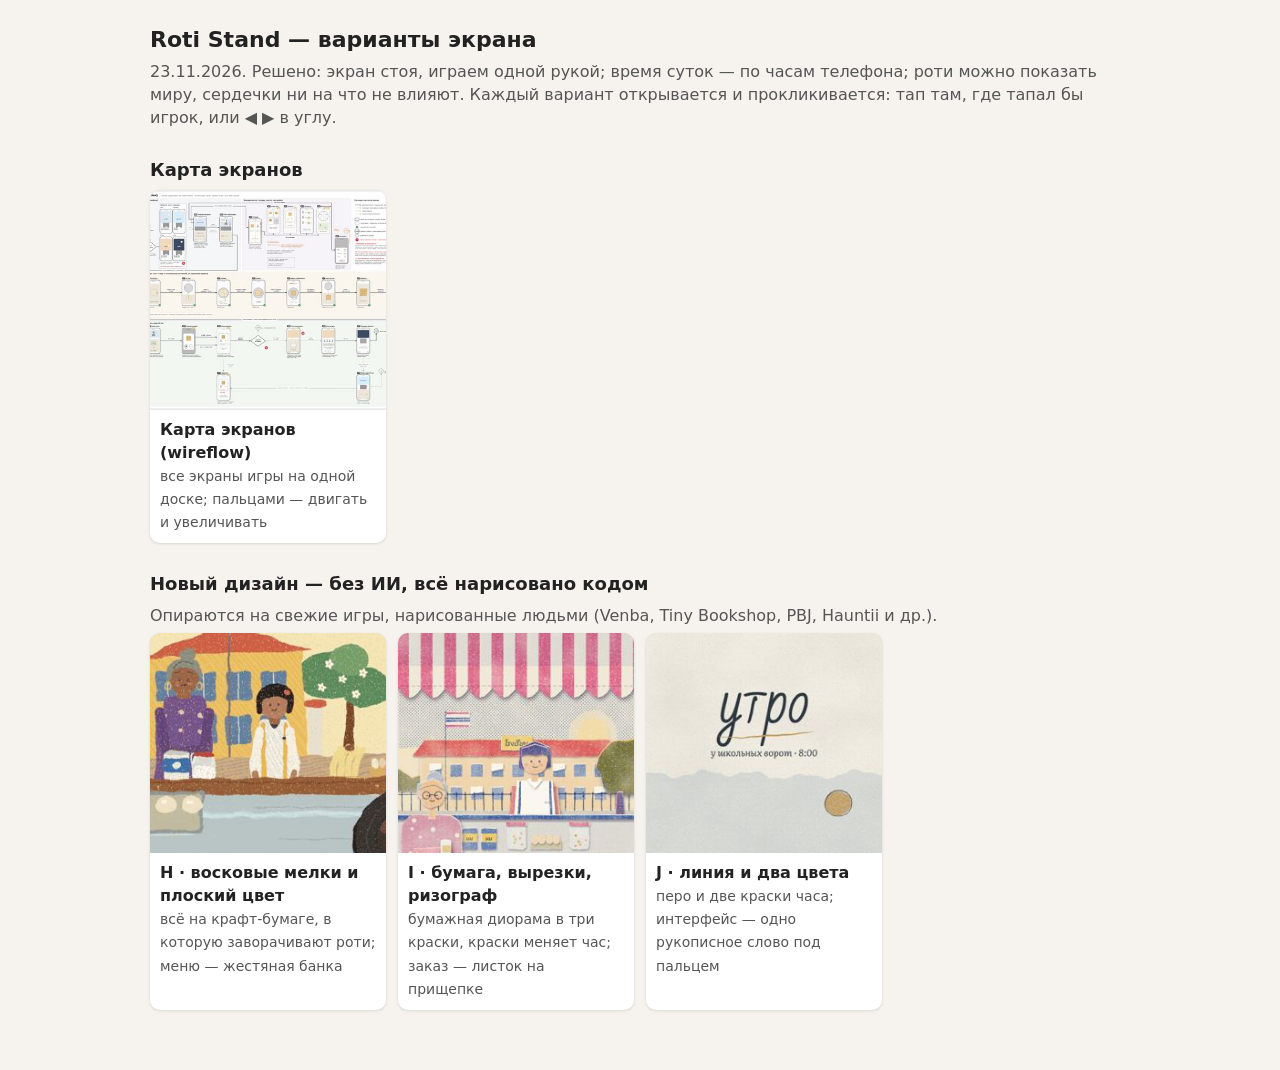
==== mockups/ui/index.html @ 8546dcdf "mockups/ui: three new whole-screen designs drawn in code, no AI imagery (H wax crayon, I paper risog" ====
<!DOCTYPE html>
<html lang="ru">
<head>
<meta charset="utf-8">
<meta name="viewport" content="width=device-width, initial-scale=1, viewport-fit=cover">
<title>Roti Stand — варианты экрана</title>
<style>
  body { margin: 0; font: 16px/1.45 -apple-system, system-ui, sans-serif; background: #f6f3ee; color: #222; }
  main { max-width: 980px; margin: 0 auto; padding: 18px 14px 60px; }
  h1 { font-size: 22px; margin: 6px 0 4px; }
  h2 { font-size: 18px; margin: 28px 0 6px; }
  p.lead { margin: 0 0 6px; color: #555; }
  .grid { display: grid; grid-template-columns: repeat(auto-fill, minmax(220px, 1fr)); gap: 12px; }
  a.card { display: block; background: #fff; border-radius: 10px; overflow: hidden; color: inherit; text-decoration: none;
           box-shadow: 0 1px 3px rgba(0,0,0,.12); }
  a.card img { display: block; width: 100%; height: 220px; object-fit: cover; object-position: top; background: #ddd; }
  a.card div { padding: 8px 10px 10px; }
  a.card b { display: block; }
  a.card span { font-size: 14px; color: #555; }
  .wait img { opacity: .35; }
</style>
</head>
<body>
<main>
<h1>Roti Stand — варианты экрана</h1>
<p class="lead">23.11.2026. Решено: экран стоя, играем одной рукой; время суток — по часам телефона; роти можно показать миру, сердечки ни на что не влияют. Каждый вариант открывается и прокликивается: тап там, где тапал бы игрок, или ◀ ▶ в углу.</p>

<h2>Карта экранов</h2>
<div class="grid" id="map"></div>

<h2>Новый дизайн — без ИИ, всё нарисовано кодом</h2>
<p class="lead">Опираются на свежие игры, нарисованные людьми (Venba, Tiny Bookshop, PBJ, Hauntii и др.).</p>
<div class="grid" id="fresh"></div>

</main>
<script>
const V = {
  map: [["K", "Карта экранов (wireflow)", "все экраны игры на одной доске; пальцами — двигать и увеличивать"]],
  fresh: [
    ["H", "H · восковые мелки и плоский цвет", "всё на крафт-бумаге, в которую заворачивают роти; меню — жестяная банка"],
    ["I", "I · бумага, вырезки, ризограф", "бумажная диорама в три краски, краски меняет час; заказ — листок на прищепке"],
    ["J", "J · линия и два цвета", "перо и две краски часа; интерфейс — одно рукописное слово под пальцем"],
  ],
};
for (const [id, list] of Object.entries(V)) {
  const box = document.getElementById(id);
  for (const [k, title, note] of list) {
    const a = document.createElement("a");
    a.className = "card" + (note === "готовится" ? " wait" : "");
    a.href = k + "/";
    a.innerHTML = `<img src="thumbs/${k}.jpg" alt="" loading="lazy"><div><b>${title}</b><span>${note}</span></div>`;
    box.appendChild(a);
  }
}
</script>
</body>
</html>
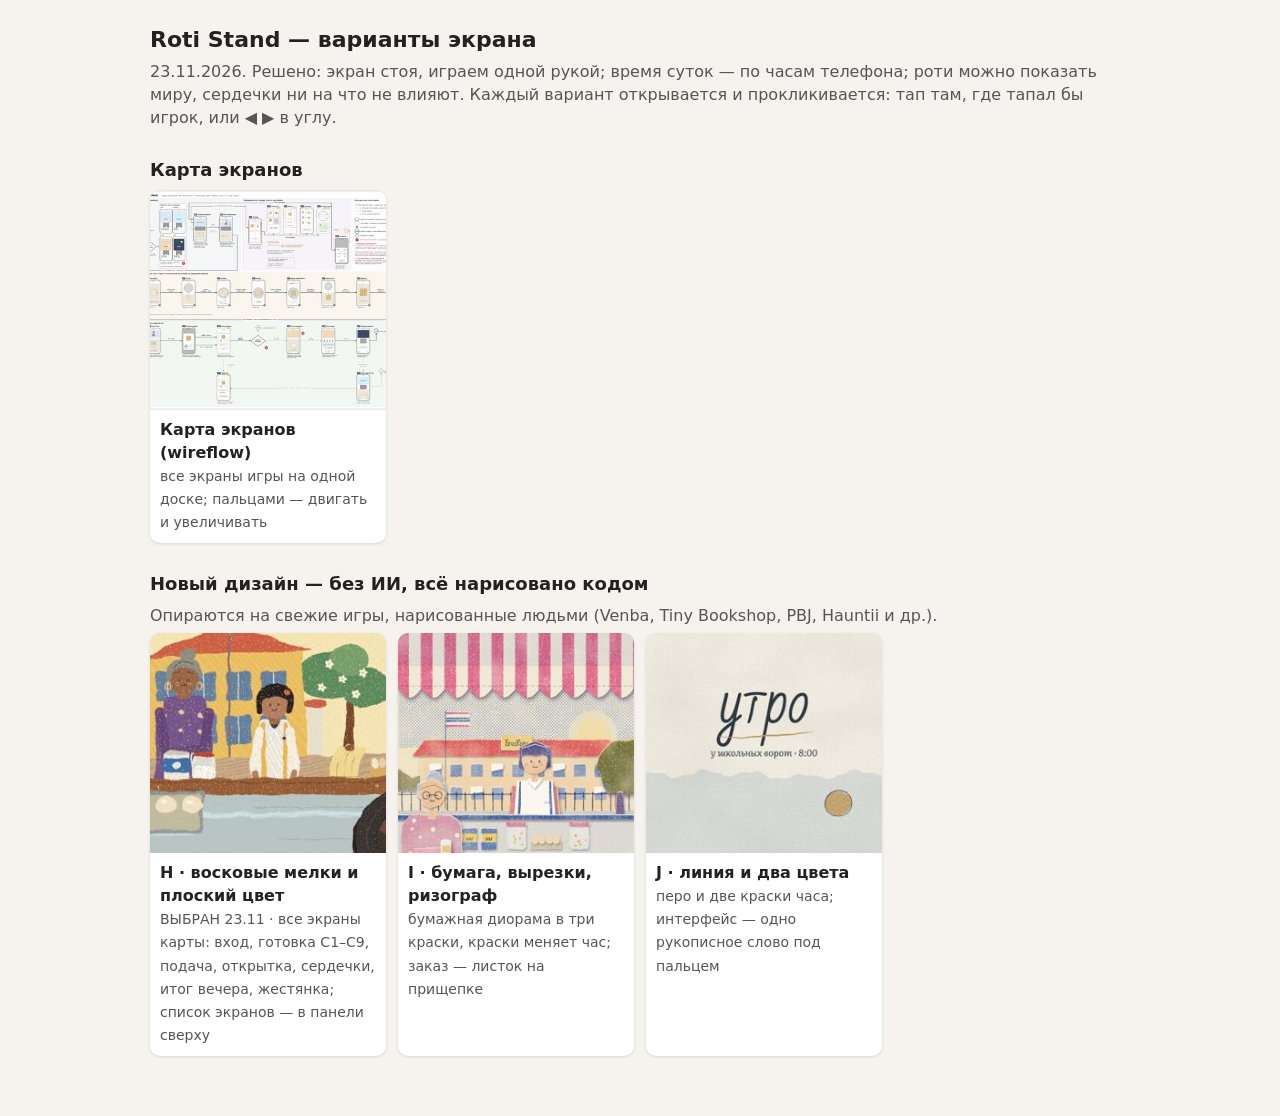
==== commit 4f502156: "mockups/ui/H: every screen of the map in the chosen crayon-on-kraft look (round 2; designer Opus on " ====
--- a/mockups/ui/index.html
+++ b/mockups/ui/index.html
@@ -37,7 +37,7 @@
 const V = {
   map: [["K", "Карта экранов (wireflow)", "все экраны игры на одной доске; пальцами — двигать и увеличивать"]],
   fresh: [
-    ["H", "H · восковые мелки и плоский цвет", "всё на крафт-бумаге, в которую заворачивают роти; меню — жестяная банка"],
+    ["H", "H · восковые мелки и плоский цвет", "ВЫБРАН 23.11 · все экраны карты: вход, готовка C1–C9, подача, открытка, сердечки, итог вечера, жестянка; список экранов — в панели сверху"],
     ["I", "I · бумага, вырезки, ризограф", "бумажная диорама в три краски, краски меняет час; заказ — листок на прищепке"],
     ["J", "J · линия и два цвета", "перо и две краски часа; интерфейс — одно рукописное слово под пальцем"],
   ],
